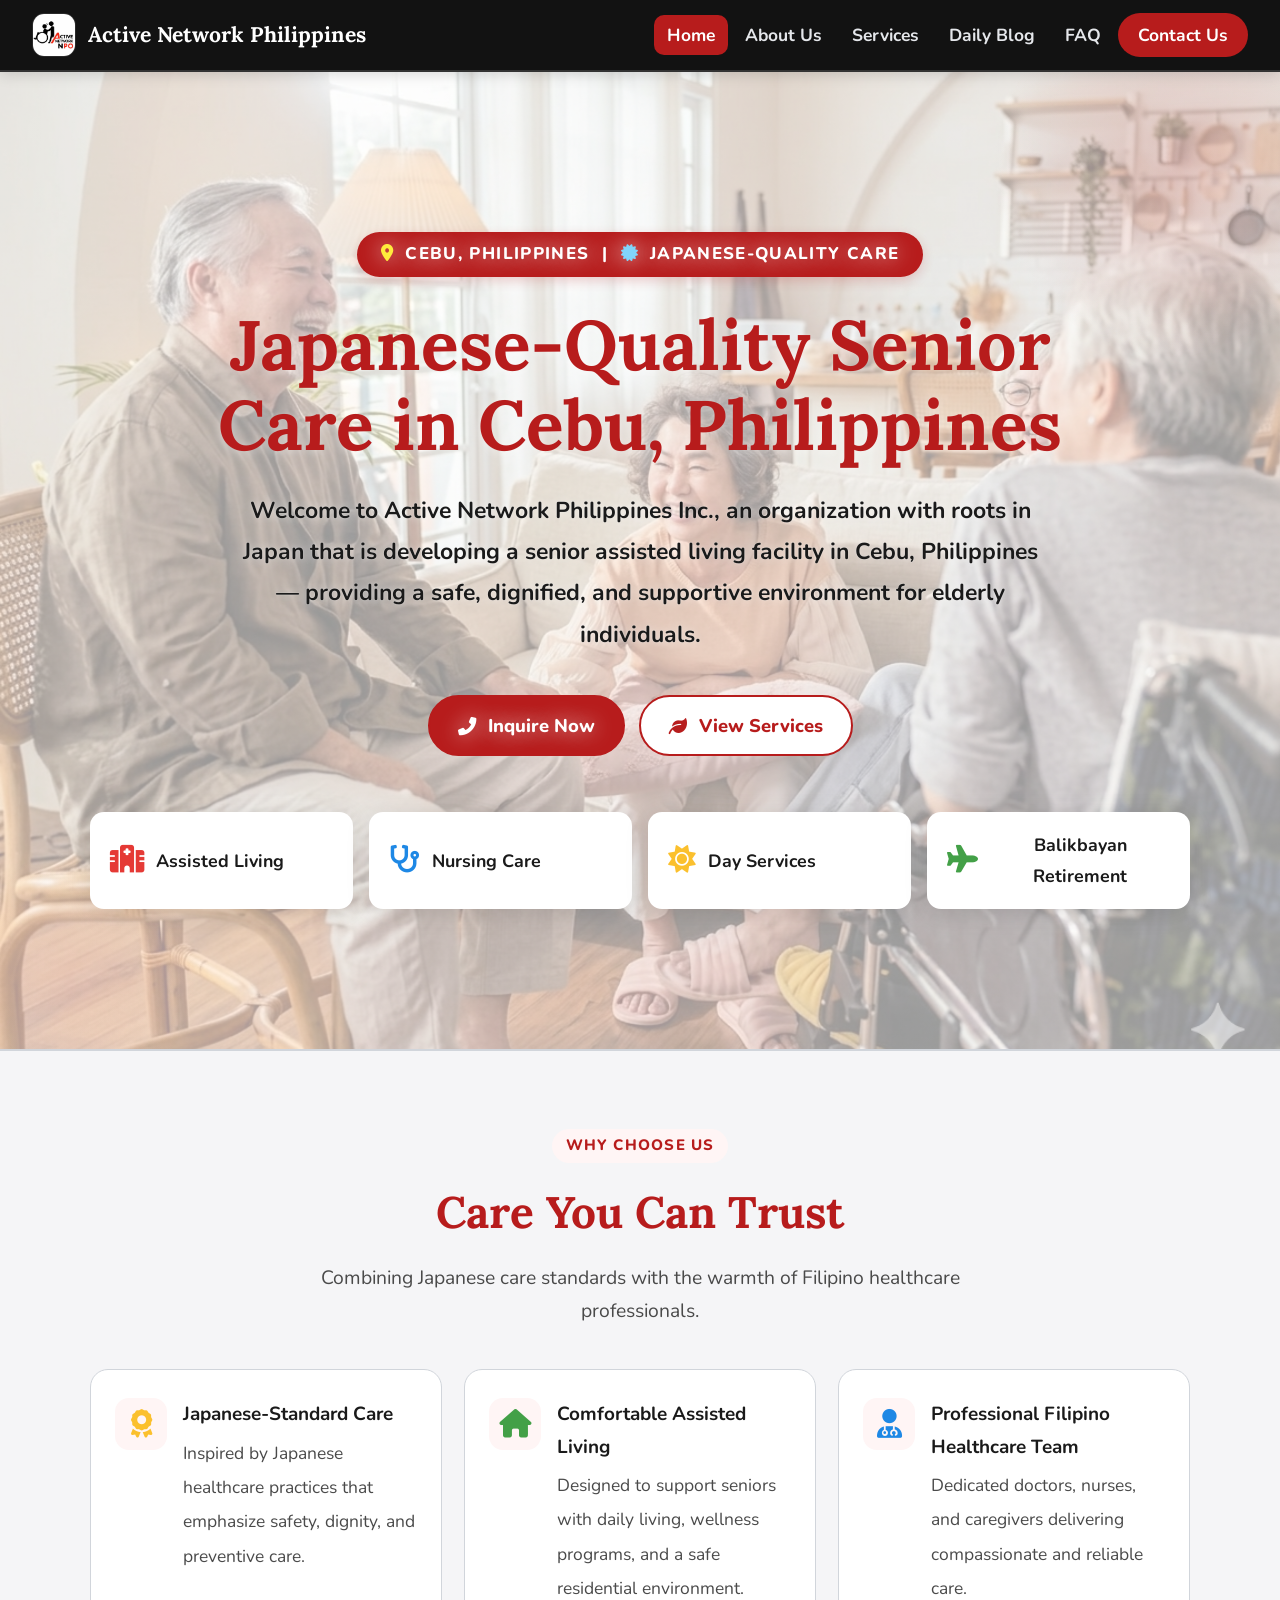
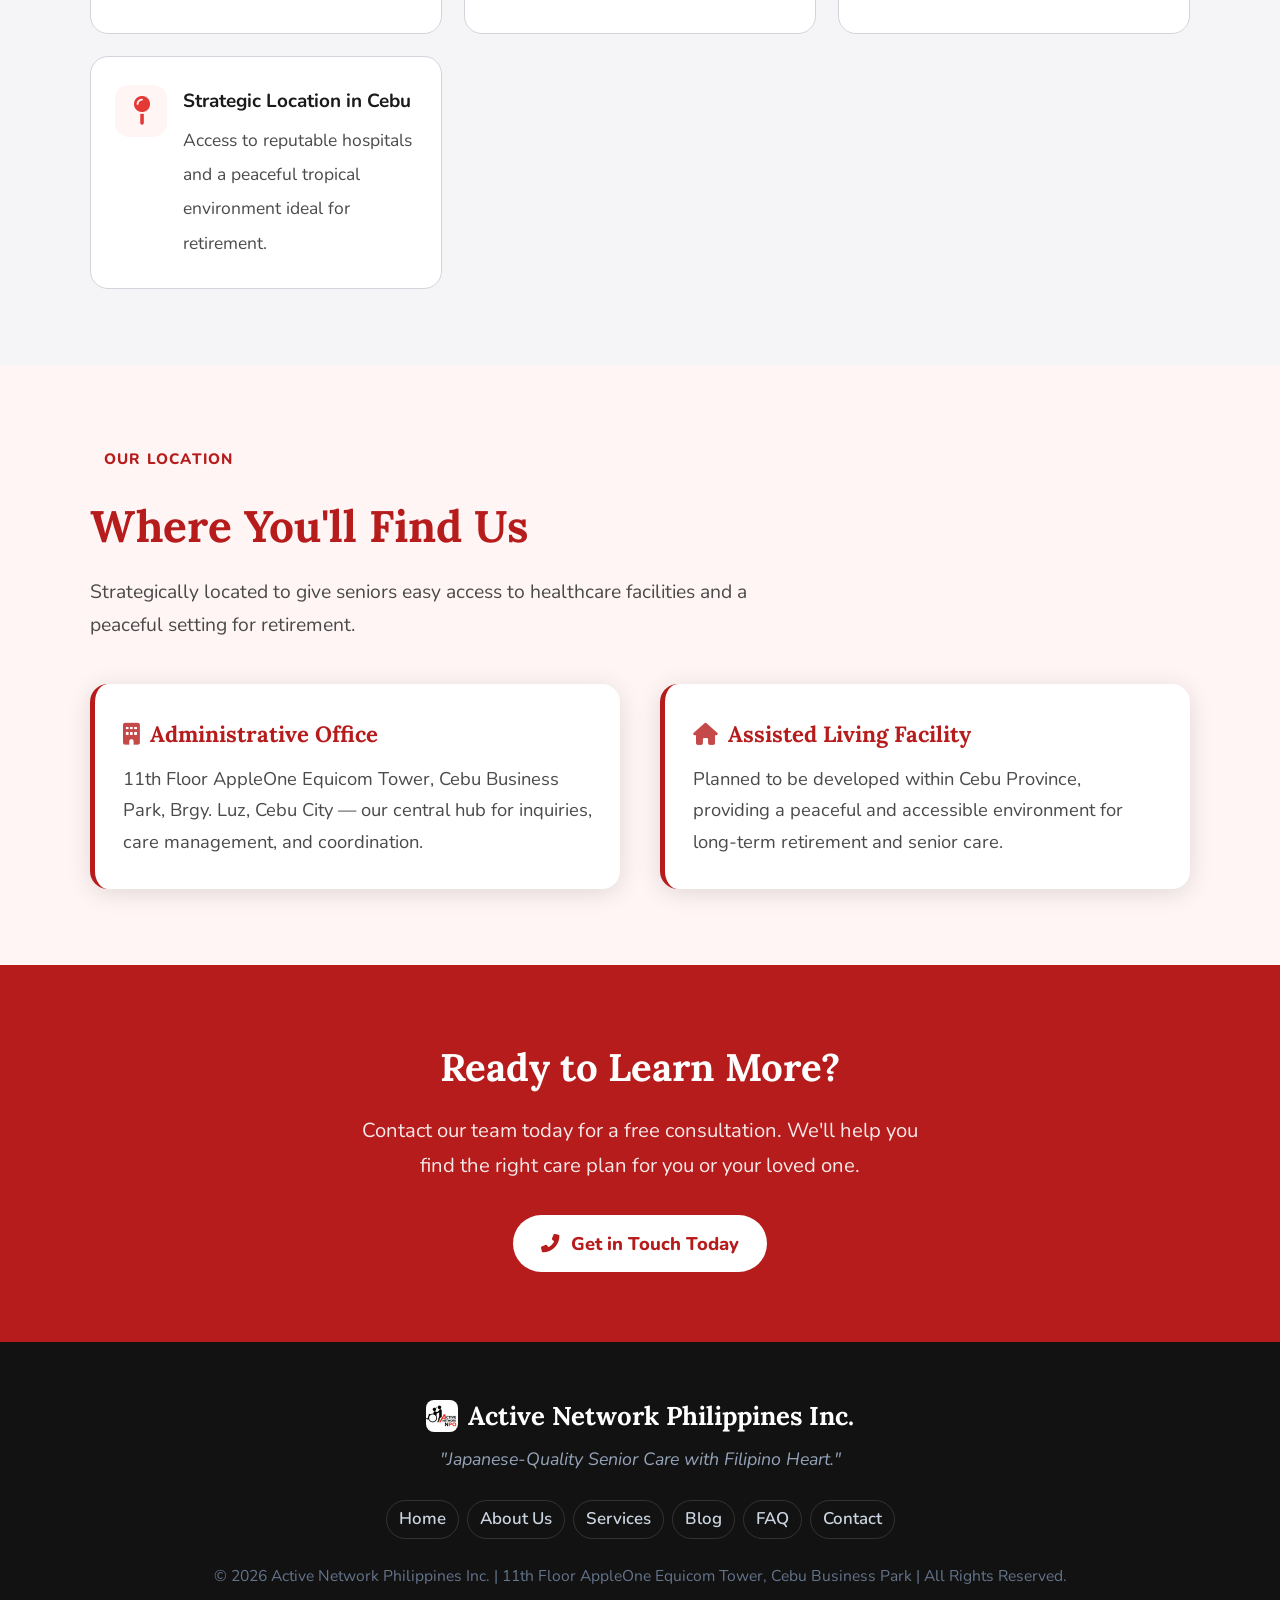
==== index.html @ f81f4f63 "initial commit" ====
<!DOCTYPE html>
<html lang="en">
<head>
<meta charset="UTF-8">
<meta name="viewport" content="width=device-width, initial-scale=1.0">
<title>Active Network Philippines – Home</title>
<link rel="stylesheet" href="CSS/style.css">
<link rel="stylesheet" href="CSS/home.css">
<link rel="stylesheet" href="https://cdnjs.cloudflare.com/ajax/libs/font-awesome/6.0.0/css/all.min.css">
</head>
<body>

<nav id="navbar">
  <a href="index.html" class="nav-logo"><img src="images/logo.jpg" alt="Logo"> Active Network Philippines</a>
  <ul class="nav-links" id="navLinks">
    <li><a href="index.html">Home</a></li>
    <li><a href="HTML/about.html">About Us</a></li>
    <li><a href="HTML/services.html">Services</a></li>
    <li><a href="#">Daily Blog</a></li>
    <li><a href="#">FAQ</a></li>
    <li><a href="#" class="nav-cta">Contact Us</a></li>
  </ul>
  <button class="hamburger" id="hamburger" aria-label="Menu">
    <span></span><span></span><span></span>
  </button>
</nav>

<!-- HERO -->
<section id="hero">
  <div class="hero-slider">
    <div class="slide" style="background-image: url('images/bg1.png');"></div>
    <div class="slide" style="background-image: url('images/bg2.png');"></div>
    <div class="slide" style="background-image: url('images/bg3.jpeg');"></div>
    <div class="slide" style="background-image: url('images/bg4.png');"></div>
  </div>
  <div class="container hero-content">
    <div class="hero-badge"><i class="fas fa-map-marker-alt"></i> Cebu, Philippines &nbsp;|&nbsp; <i class="fas fa-certificate"></i> Japanese-Quality Care</div>
    <h1 class="hero-title">Japanese-Quality Senior Care in Cebu, Philippines</h1>
    <p class="hero-sub">Welcome to Active Network Philippines Inc., an organization with roots in Japan that is developing a senior assisted living facility in Cebu, Philippines — providing a safe, dignified, and supportive environment for elderly individuals.</p>
    <div class="hero-btns">
      <a href="#" class="btn btn-primary"><i class="fas fa-phone-alt"></i> Inquire Now</a>
      <a href="HTML/services.html" class="btn btn-secondary"><i class="fas fa-leaf"></i> View Services</a>
    </div>
    <div class="what-strip">
      <div class="what-chip"><span class="em"><i class="fas fa-hospital"></i></span> Assisted Living</div>
      <div class="what-chip"><span class="em"><i class="fas fa-stethoscope"></i></span> Nursing Care</div>
      <div class="what-chip"><span class="em"><i class="fas fa-sun"></i></span> Day Services</div>
      <div class="what-chip"><span class="em"><i class="fas fa-plane"></i></span> Balikbayan Retirement</div>
    </div>
  </div>
</section>

<!-- WHY CHOOSE US -->
<section class="section why-section">
  <div class="container">
    <div class="section-tag">Why Choose Us</div>
    <h2 class="section-title">Care You Can Trust</h2>
    <p class="section-body">Combining Japanese care standards with the warmth of Filipino healthcare professionals.</p>
    <div class="why-grid">
      <div class="why-card">
        <div class="ic"><i class="fas fa-award"></i></div>
        <div>
          <strong>Japanese-Standard Care</strong>
          <span>Inspired by Japanese healthcare practices that emphasize safety, dignity, and preventive care.</span>
        </div>
      </div>
      <div class="why-card">
        <div class="ic"><i class="fas fa-home"></i></div>
        <div>
          <strong>Comfortable Assisted Living</strong>
          <span>Designed to support seniors with daily living, wellness programs, and a safe residential environment.</span>
        </div>
      </div>
      <div class="why-card">
        <div class="ic"><i class="fas fa-user-md"></i></div>
        <div>
          <strong>Professional Filipino Healthcare Team</strong>
          <span>Dedicated doctors, nurses, and caregivers delivering compassionate and reliable care.</span>
        </div>
      </div>
      <div class="why-card">
        <div class="ic"><i class="fas fa-map-pin"></i></div>
        <div>
          <strong>Strategic Location in Cebu</strong>
          <span>Access to reputable hospitals and a peaceful tropical environment ideal for retirement.</span>
        </div>
      </div>
    </div>
  </div>
</section>

<!-- LOCATION -->
<section class="section location-section">
  <div class="container">
    <div class="section-tag">Our Location</div>
    <h2 class="section-title">Where You'll Find Us</h2>
    <p class="section-body">Strategically located to give seniors easy access to healthcare facilities and a peaceful setting for retirement.</p>
    <div class="location-grid">
      <div class="location-card">
        <h3><i class="fas fa-building"></i> Administrative Office</h3>
        <p>11th Floor AppleOne Equicom Tower, Cebu Business Park, Brgy. Luz, Cebu City — our central hub for inquiries, care management, and coordination.</p>
      </div>
      <div class="location-card">
        <h3><i class="fas fa-home"></i> Assisted Living Facility</h3>
        <p>Planned to be developed within Cebu Province, providing a peaceful and accessible environment for long-term retirement and senior care.</p>
      </div>
    </div>
  </div>
</section>

<!-- CTA -->
<section class="cta-section">
  <div class="container">
    <h2>Ready to Learn More?</h2>
    <p>Contact our team today for a free consultation. We'll help you find the right care plan for you or your loved one.</p>
    <a href="#" class="btn btn-white"><i class="fas fa-phone-alt"></i> Get in Touch Today</a>
  </div>
</section>

<footer>
  <div class="footer-logo"><img src="images/logo.jpg" alt="Logo"> Active Network Philippines Inc.</div>
  <div class="footer-tagline">"Japanese-Quality Senior Care with Filipino Heart."</div>
  <nav class="footer-links">
    <a href="index.html">Home</a>
    <a href="HTML/about.html">About Us</a>
    <a href="HTML/services.html">Services</a>
    <a href="#">Blog</a>
    <a href="#">FAQ</a>
    <a href="#">Contact</a>
  </nav>
  <div class="footer-copy">© 2026 Active Network Philippines Inc. | 11th Floor AppleOne Equicom Tower, Cebu Business Park | All Rights Reserved.</div>
</footer>

<script src="JS/nav.js"></script>
</body>
</html>
---- CSS/style.css ----
@import url('https://fonts.googleapis.com/css2?family=Lora:ital,wght@0,400;0,600;0,700;1,400&family=Nunito:wght@400;600;700;800&display=swap');

:root {
  --primary:    #b71c1c; /* Slightly deeper Red for better contrast */
  --primary-lt: #d32f2f; 
  --primary-bg: #fff5f5; 
  --black:      #121212; /* Deeper Black */
  --text:       #1a1a1a; /* Almost Black for maximum readability */
  --muted:      #4a4a4a; /* Darker muted text */
  --bg-main:    #f5f5f7; /* Slightly more tinted off-white/gray */
  --white:      #ffffff;
  --card-bg:    #ffffff;
  --border:     #d1d5db; /* Darker borders for better definition */
  --radius:     18px;
  --shadow:     0 4px 24px rgba(0,0,0,0.12);
  
  /* Aliases for compatibility */
  --green:    var(--primary);
  --green-lt: var(--primary-lt);
  --green-bg: var(--primary-bg);
}

*, *::before, *::after { box-sizing: border-box; margin: 0; padding: 0; }
html { scroll-behavior: smooth; font-size: 115%; } /* Scales up all rem values globally */
body {
  font-family: 'Nunito', sans-serif;
  font-size: 1.1rem; /* Base text size is now larger */
  line-height: 1.7;
  color: var(--text);
  background: var(--bg-main);
  -webkit-font-smoothing: antialiased;
  -moz-osx-font-smoothing: grayscale;
}

/* ─── NAV ─── */
#navbar {
  position: sticky; top: 0; z-index: 100;
  background: var(--black);
  border-bottom: 2px solid #333;
  padding: 0 32px;
  display: flex; align-items: center; justify-content: space-between;
  height: 72px;
  box-shadow: 0 2px 14px rgba(0,0,0,.15);
}
.nav-logo {
  display: flex; align-items: center; gap: 12px;
  font-family: 'Lora', serif;
  font-weight: 700; font-size: 1.15rem;
  color: var(--white); text-decoration: none;
}
.nav-logo img {
  width: 44px; height: 44px;
  border-radius: 12px;
  object-fit: cover;
  border: 1px solid rgba(255,255,255,.1);
}
.nav-links { display: flex; gap: 4px; list-style: none; }
.nav-links a {
  text-decoration: none; color: #e5e7eb;
  font-weight: 700; font-size: .95rem;
  padding: 8px 13px; border-radius: 10px;
  transition: background .2s, color .2s;
}
.nav-links a:hover,
.nav-links a.active { background: var(--primary); color: var(--white); }
.nav-cta {
  background: var(--primary) !important;
  color: var(--white) !important;
  padding: 10px 20px !important;
  border-radius: 30px !important;
}
.nav-cta:hover,
.nav-cta.active { background: var(--primary-lt) !important; }

.hamburger { display: none; flex-direction: column; gap: 5px; cursor: pointer; background: none; border: none; padding: 6px; }
.hamburger span { display: block; width: 28px; height: 3px; background: var(--white); border-radius: 3px; }

/* ─── PAGE BANNER ─── */
.page-banner {
  background: var(--white);
  padding: 64px 32px 58px; text-align: center;
  border-bottom: 1px solid var(--border);
}
.page-banner h1 {
  font-family: 'Lora', serif;
  font-size: clamp(1.8rem, 4vw, 2.8rem);
  font-weight: 700; color: var(--primary);
  max-width: 720px; margin: 12px auto 14px; line-height: 1.25;
}
.page-banner p {
  font-size: 1.08rem; color: var(--muted);
  max-width: 600px; margin: 0 auto;
}

/* ─── SHARED ─── */
.section { padding: 76px 32px; }
.container { max-width: 1100px; margin: 0 auto; }
.section-tag {
  display: inline-block;
  background: var(--primary-bg); color: var(--primary);
  font-weight: 800; font-size: .82rem;
  letter-spacing: .08em; text-transform: uppercase;
  padding: 4px 14px; border-radius: 20px; margin-bottom: 12px;
}
.section-title {
  font-family: 'Lora', serif;
  font-size: clamp(1.6rem, 3.5vw, 2.4rem);
  font-weight: 700; color: var(--primary); margin-bottom: 12px;
}
.section-body { font-size: 1.05rem; color: var(--muted); max-width: 680px; }

.btn {
  display: inline-flex; align-items: center; gap: 8px;
  padding: 13px 28px; border-radius: 40px;
  font-family: 'Nunito', sans-serif; font-weight: 800; font-size: 1rem;
  cursor: pointer; text-decoration: none; border: none;
  transition: transform .15s, box-shadow .15s;
}
.btn:hover { transform: translateY(-2px); box-shadow: 0 6px 20px rgba(0,0,0,.13); }
.btn-primary { background: var(--primary); color: var(--white); border: 2px solid var(--primary); }
.btn-primary:hover { background: var(--white); color: var(--primary); }
.btn-secondary { background: var(--white); color: var(--primary); border: 2px solid var(--primary); }
.btn-secondary:hover { background: var(--primary); color: var(--white); }

/* ─── FOOTER ─── */
footer {
  background: var(--black); color: #cbd5e1;
  padding: 52px 32px 32px; text-align: center;
}
.footer-logo {
  display: flex; align-items: center; justify-content: center; gap: 10px;
  font-family: 'Lora', serif; font-size: 1.4rem;
  font-weight: 700; color: var(--white); margin-bottom: 6px;
}
.footer-logo img {
  width: 32px; height: 32px; border-radius: 8px; object-fit: cover;
}
.footer-tagline { font-size: .97rem; color: #94a3b8; font-style: italic; margin-bottom: 26px; }
.footer-links { display: flex; flex-wrap: wrap; gap: 8px; justify-content: center; margin-bottom: 24px; }
.footer-links a {
  color: #cbd5e1; text-decoration: none; font-weight: 600; font-size: .92rem;
  padding: 4px 12px; border-radius: 20px; border: 1px solid #333;
  transition: background .2s, border-color .2s;
}
.footer-links a:hover { background: var(--primary); border-color: var(--primary); color: var(--white); }
.footer-copy { font-size: .85rem; color: #64748b; }

/* ─── MOBILE ─── */
@media (max-width: 860px) {
  html { font-size: 105%; } /* Slightly smaller scale for mobile, but still bigger than before */
  body { font-size: 1.05rem; }
  #navbar { padding: 0 20px; }
  .nav-links {
    display: none; flex-direction: column;
    position: absolute; top: 72px; left: 0; right: 0;
    background: var(--black); border-top: 1px solid #333;
    padding: 14px 20px; gap: 4px;
    box-shadow: 0 8px 24px rgba(0,0,0,.2);
  }
  .nav-links.open { display: flex; }
  .hamburger { display: flex; }
  .section { padding: 52px 20px; }
  .page-banner { padding: 48px 20px 44px; }
}
---- CSS/home.css ----
/* HERO */
  #hero {
    position: relative; overflow: hidden;
    padding: 160px 32px 140px; /* Increased height to show more image */
    text-align: center;
    border-bottom: 2px solid var(--border);
  }

  /* Background Slideshow */
  .hero-slider {
    position: absolute; top: 0; left: 0;
    width: 100%; height: 100%; z-index: -1;
    background: #eee; /* Fallback color */
  }
  .hero-slider::after {
    content: ''; position: absolute; top: 0; left: 0;
    width: 100%; height: 100%;
    background: linear-gradient(0deg, rgba(255,255,255,0.60), rgba(255,255,255,0.60)); /* Reduced opacity for more visibility */
    z-index: 1;
  }
  .slide {
    position: absolute; top: 0; left: 0;
    width: 100%; height: 100%;
    background-size: cover; background-position: center top 10%; /* Shifted content down to show faces */
    opacity: 0; z-index: 0;
    animation: heroSlideshow 20s linear infinite;
  }
  .slide:nth-child(1) { animation-delay: 0s; opacity: 1; z-index: 1; } /* Show first slide immediately */
  .slide:nth-child(2) { animation-delay: 5s; }
  .slide:nth-child(3) { animation-delay: 10s; }
  .slide:nth-child(4) { animation-delay: 15s; }

  @keyframes heroSlideshow {
    0% { opacity: 0; transform: scale(1.05); }
    5% { opacity: 1; }
    25% { opacity: 1; }
    30% { opacity: 0; transform: scale(1); }
    100% { opacity: 0; }
  }

  .hero-content { 
    position: relative; z-index: 2; 
    text-shadow: 0 0 20px rgba(255,255,255,0.8); /* Added shadow for text contrast against visible background */
  }

  #hero::before {
    content: '';
    position: absolute; top: -90px; right: -90px;
    width: 380px; height: 380px; border-radius: 50%;
    background: radial-gradient(circle, rgba(183,28,28,0.15) 0%, transparent 70%);
    pointer-events: none; z-index: 0;
  }
  #hero::after {
    content: '';
    position: absolute; bottom: -60px; left: -60px;
    width: 260px; height: 260px; border-radius: 50%;
    background: radial-gradient(circle, rgba(183,28,28,0.08) 0%, transparent 70%);
    pointer-events: none; z-index: 0;
  }
  .hero-badge {
    display: inline-block;
    background: var(--primary); color: var(--white);
    font-weight: 800; font-size: .92rem; letter-spacing: .08em;
    padding: 8px 24px; border-radius: 30px;
    margin-bottom: 28px; text-transform: uppercase;
    box-shadow: 0 4px 12px rgba(183,28,28,0.2);
  }
  .hero-badge i { margin-right: 4px; }
  .hero-badge i.fa-map-marker-alt { color: #ffeb3b; } /* Yellow for visibility on red */
  .hero-badge i.fa-certificate { color: #81d4fa; } /* Light blue */

  .hero-title {
    font-family: 'Lora', serif;
    font-size: clamp(2.2rem, 6vw, 3.8rem);
    font-weight: 800; color: var(--primary); /* Restored to Red */
    line-height: 1.15; margin-bottom: 24px;
    max-width: 900px; margin-left: auto; margin-right: auto;
    text-shadow: 0 2px 10px rgba(255, 255, 255, 0.4);
  }
  .hero-sub {
    font-size: 1.25rem; color: #1a1a1a; /* Explicit dark color */
    font-weight: 700;
    max-width: 800px; margin: 0 auto 40px;
    line-height: 1.8;
    text-shadow: 0 0 1px rgba(255,255,255,1), 0 0 10px rgba(255,255,255,0.5);
  }
  .hero-btns { display: flex; flex-wrap: wrap; gap: 14px; justify-content: center; margin-bottom: 56px; }

  /* What We Do strip */
  .what-strip {
    display: grid;
    grid-template-columns: repeat(auto-fill, minmax(220px, 1fr));
    gap: 16px; margin-top: 0;
  }
  .what-chip {
    background: var(--white); border-radius: 14px;
    padding: 18px 20px;
    display: flex; align-items: center; gap: 12px;
    box-shadow: var(--shadow); font-weight: 700; font-size: .97rem;
    color: var(--text);
  }
  .what-chip .em { font-size: 1.5rem; }
  .what-chip .fa-hospital { color: #e53935; } /* Red */
  .what-chip .fa-stethoscope { color: #1e88e5; } /* Blue */
  .what-chip .fa-sun { color: #fbc02d; } /* Yellow */
  .what-chip .fa-plane { color: #43a047; } /* Green */

  /* Why choose */
  .why-section { background: var(--bg-main); text-align: center; }
  .why-section .section-body { margin-left: auto; margin-right: auto; }
  
  .why-grid {
    display: grid;
    grid-template-columns: repeat(auto-fit, minmax(270px, 1fr));
    gap: 22px; margin-top: 42px;
    justify-content: center;
  }
  .why-card {
    background: var(--card-bg); border: 1.5px solid var(--border);
    border-radius: var(--radius); padding: 28px 24px;
    display: flex; align-items: flex-start; gap: 16px;
    text-align: left;
    height: 100%;
    transition: background .3s, box-shadow .3s, transform .3s, border-color .3s;
  }
  .why-card:hover { 
    background: var(--primary); 
    border-color: var(--primary);
    box-shadow: 0 12px 30px rgba(183,28,28,0.3); 
    transform: translateY(-5px); 
  }
  .why-card:hover strong, 
  .why-card:hover span { color: var(--white); }
  .why-card:hover .ic { background: rgba(255,255,255,0.2); }
  .why-card:hover .ic i { color: var(--white); }

  .why-card .ic {
    width: 52px; height: 52px; min-width: 52px;
    background: var(--green-bg); border-radius: 14px;
    display: flex; align-items: center; justify-content: center;
    font-size: 1.55rem;
    transition: background .3s;
  }
  .why-card .ic i { color: var(--primary); }
  .why-card .ic .fa-award { color: #fbc02d; } /* Gold/Yellow */
  .why-card .ic .fa-home { color: #43a047; } /* Green */
  .why-card .ic .fa-user-md { color: #1e88e5; } /* Blue */
  .why-card .ic .fa-map-pin { color: #e53935; } /* Red */

  .why-card strong { display: block; font-size: 1.03rem; color: var(--text); margin-bottom: 5px; }
  .why-card span { font-size: .95rem; color: var(--muted); }

  /* Location */
  .location-section { background: var(--green-bg); }
  .location-grid {
    display: grid; grid-template-columns: 1fr 1fr; gap: 40px;
    align-items: center; margin-top: 42px;
  }
  .location-card {
    background: var(--white); border-radius: var(--radius);
    padding: 32px 28px; box-shadow: var(--shadow);
    border-left: 5px solid var(--green);
  }
  .location-card h3 {
    font-family: 'Lora', serif; font-size: 1.2rem;
    font-weight: 700; color: var(--green); margin-bottom: 10px;
    display: flex; align-items: center; gap: 10px;
  }
  .location-card h3 i { color: var(--primary); opacity: 0.8; }
  .location-card p { font-size: 1rem; color: var(--muted); }

  /* CTA */
  .cta-section {
    background: var(--green); padding: 70px 32px;
    text-align: center; color: var(--white);
  }
  .cta-section h2 { font-family: 'Lora', serif; font-size: clamp(1.6rem, 3vw, 2.4rem); margin-bottom: 14px; }
  .cta-section p { font-size: 1.1rem; opacity: .9; margin-bottom: 32px; max-width: 560px; margin-left: auto; margin-right: auto; }
  .btn i { margin-right: 4px; }
  .btn-white { background: var(--white) !important; color: var(--primary) !important; }
  .btn-white:hover { background: var(--primary-bg) !important; }

  @media (max-width: 860px) {
    .location-grid { grid-template-columns: 1fr; }
  }
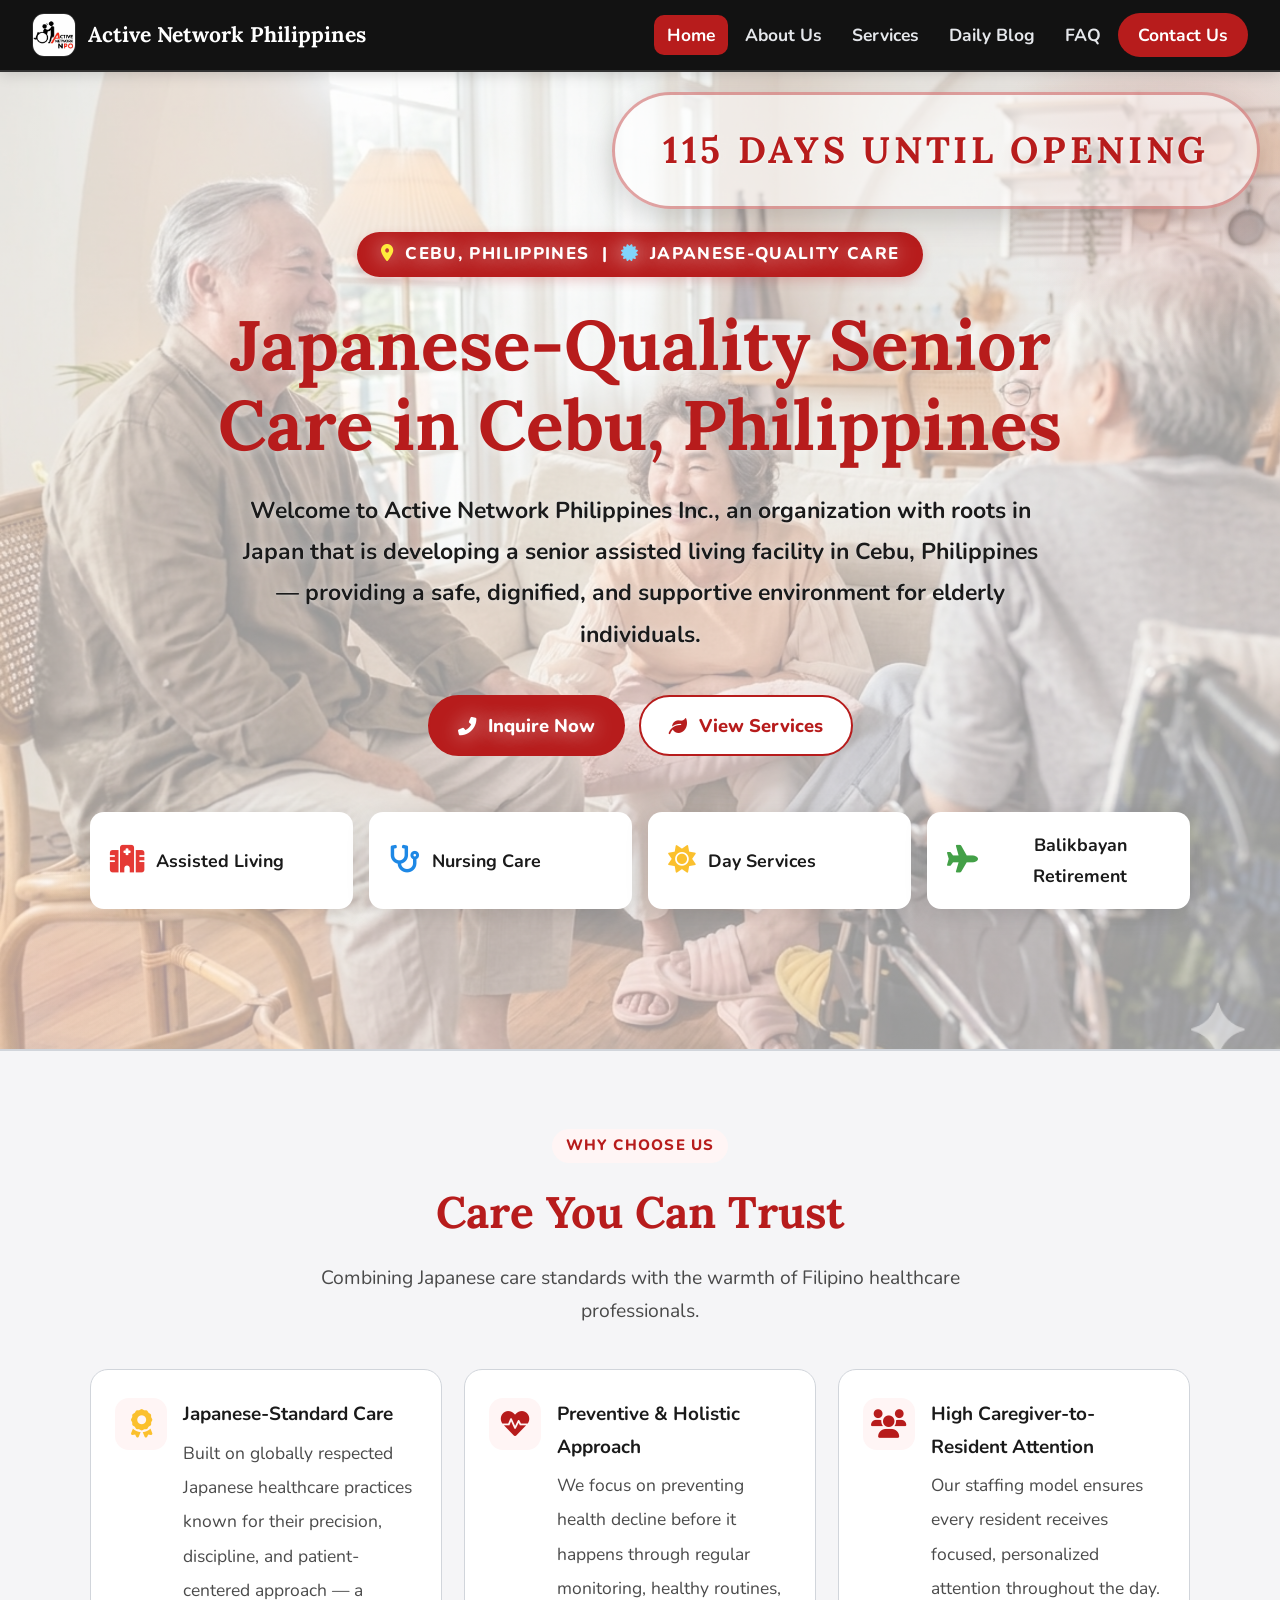
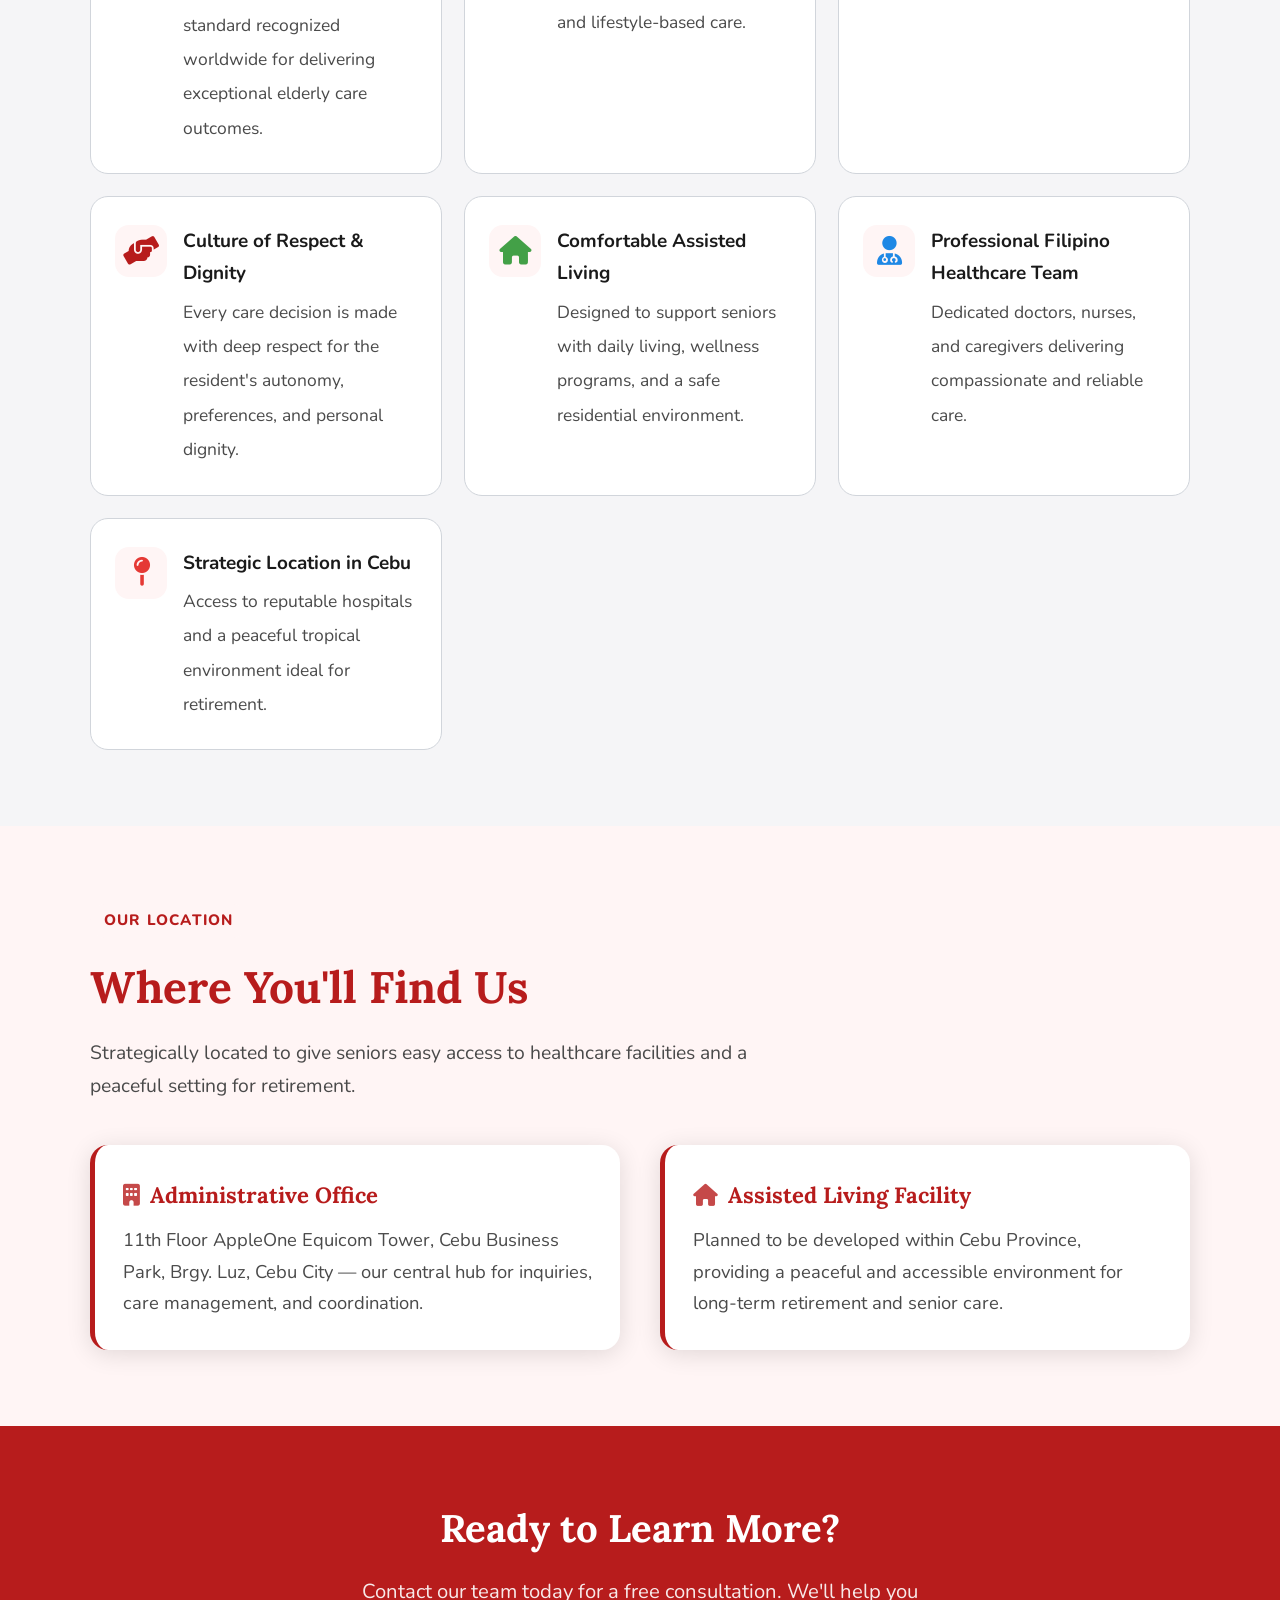
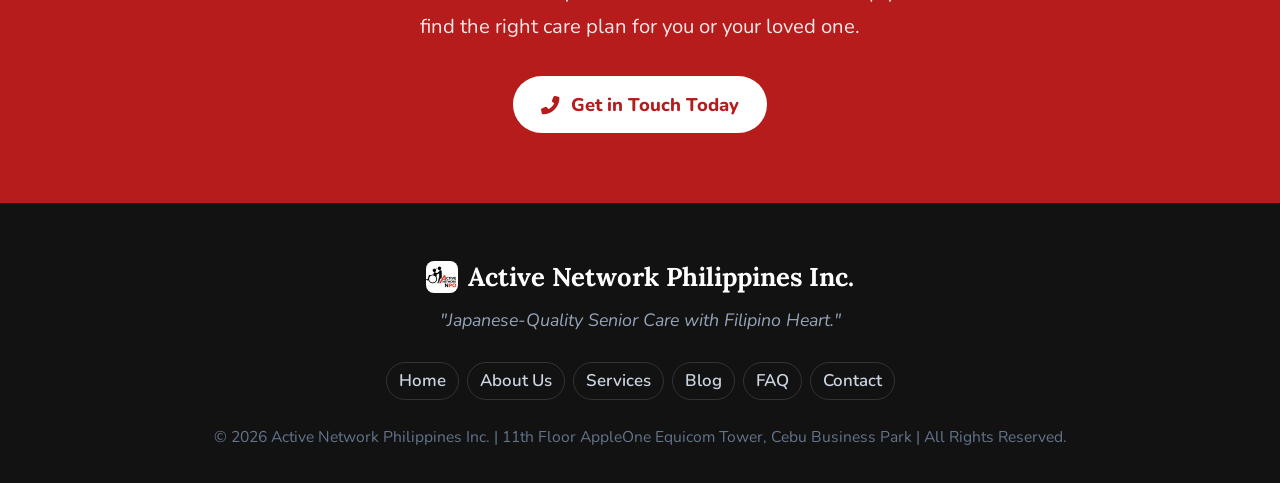
==== commit dd19a12e: "Add countdown timer and improve care descriptions Added a floating countdown timer and enhanced care" ====
--- a/index.html
+++ b/index.html
@@ -16,9 +16,9 @@
     <li><a href="index.html">Home</a></li>
     <li><a href="HTML/about.html">About Us</a></li>
     <li><a href="HTML/services.html">Services</a></li>
-    <li><a href="#">Daily Blog</a></li>
-    <li><a href="#">FAQ</a></li>
-    <li><a href="#" class="nav-cta">Contact Us</a></li>
+    <li><a href="HTML/blog.html">Daily Blog</a></li>
+    <li><a href="HTML/faq.html">FAQ</a></li>
+    <li><a href="HTML/contact.html" class="nav-cta">Contact Us</a></li>
   </ul>
   <button class="hamburger" id="hamburger" aria-label="Menu">
     <span></span><span></span><span></span>
@@ -33,14 +33,21 @@
     <div class="slide" style="background-image: url('images/bg3.jpeg');"></div>
     <div class="slide" style="background-image: url('images/bg4.png');"></div>
   </div>
+
+  <!-- FLOATING COUNTDOWN TIMER -->
+  <div class="countdown-container">
+    <div id="countdown" class="countdown-text">--- days until opening</div>
+  </div>
+
   <div class="container hero-content">
     <div class="hero-badge"><i class="fas fa-map-marker-alt"></i> Cebu, Philippines &nbsp;|&nbsp; <i class="fas fa-certificate"></i> Japanese-Quality Care</div>
     <h1 class="hero-title">Japanese-Quality Senior Care in Cebu, Philippines</h1>
     <p class="hero-sub">Welcome to Active Network Philippines Inc., an organization with roots in Japan that is developing a senior assisted living facility in Cebu, Philippines — providing a safe, dignified, and supportive environment for elderly individuals.</p>
     <div class="hero-btns">
-      <a href="#" class="btn btn-primary"><i class="fas fa-phone-alt"></i> Inquire Now</a>
+      <a href="HTML/contact.html" class="btn btn-primary"><i class="fas fa-phone-alt"></i> Inquire Now</a>
       <a href="HTML/services.html" class="btn btn-secondary"><i class="fas fa-leaf"></i> View Services</a>
     </div>
+
     <div class="what-strip">
       <div class="what-chip"><span class="em"><i class="fas fa-hospital"></i></span> Assisted Living</div>
       <div class="what-chip"><span class="em"><i class="fas fa-stethoscope"></i></span> Nursing Care</div>
@@ -61,7 +68,28 @@
         <div class="ic"><i class="fas fa-award"></i></div>
         <div>
           <strong>Japanese-Standard Care</strong>
-          <span>Inspired by Japanese healthcare practices that emphasize safety, dignity, and preventive care.</span>
+          <span>Built on globally respected Japanese healthcare practices known for their precision, discipline, and patient-centered approach — a standard recognized worldwide for delivering exceptional elderly care outcomes.</span>
+        </div>
+      </div>
+      <div class="why-card">
+        <div class="ic"><i class="fas fa-heartbeat"></i></div>
+        <div>
+          <strong>Preventive & Holistic Approach</strong>
+          <span>We focus on preventing health decline before it happens through regular monitoring, healthy routines, and lifestyle-based care.</span>
+        </div>
+      </div>
+      <div class="why-card">
+        <div class="ic"><i class="fas fa-users"></i></div>
+        <div>
+          <strong>High Caregiver-to-Resident Attention</strong>
+          <span>Our staffing model ensures every resident receives focused, personalized attention throughout the day.</span>
+        </div>
+      </div>
+      <div class="why-card">
+        <div class="ic"><i class="fas fa-hands-helping"></i></div>
+        <div>
+          <strong>Culture of Respect & Dignity</strong>
+          <span>Every care decision is made with deep respect for the resident's autonomy, preferences, and personal dignity.</span>
         </div>
       </div>
       <div class="why-card">
@@ -113,7 +141,7 @@
   <div class="container">
     <h2>Ready to Learn More?</h2>
     <p>Contact our team today for a free consultation. We'll help you find the right care plan for you or your loved one.</p>
-    <a href="#" class="btn btn-white"><i class="fas fa-phone-alt"></i> Get in Touch Today</a>
+    <a href="HTML/contact.html" class="btn btn-white"><i class="fas fa-phone-alt"></i> Get in Touch Today</a>
   </div>
 </section>
 
@@ -124,13 +152,14 @@
     <a href="index.html">Home</a>
     <a href="HTML/about.html">About Us</a>
     <a href="HTML/services.html">Services</a>
-    <a href="#">Blog</a>
-    <a href="#">FAQ</a>
-    <a href="#">Contact</a>
+    <a href="HTML/blog.html">Blog</a>
+    <a href="HTML/faq.html">FAQ</a>
+    <a href="HTML/contact.html">Contact</a>
   </nav>
   <div class="footer-copy">© 2026 Active Network Philippines Inc. | 11th Floor AppleOne Equicom Tower, Cebu Business Park | All Rights Reserved.</div>
 </footer>
 
 <script src="JS/nav.js"></script>
+<script src="JS/home.js"></script>
 </body>
 </html>
--- a/CSS/home.css
+++ b/CSS/home.css
@@ -85,6 +85,42 @@
     text-shadow: 0 0 1px rgba(255,255,255,1), 0 0 10px rgba(255,255,255,0.5);
   }
   .hero-btns { display: flex; flex-wrap: wrap; gap: 14px; justify-content: center; margin-bottom: 56px; }
+
+  /* Countdown Timer */
+  .countdown-container {
+    position: absolute; top: 20px; right: 20px; z-index: 10;
+    animation: fadeInRight 1s ease-out forwards;
+  }
+  .countdown-text {
+    font-family: 'Lora', serif;
+    font-size: 2rem;
+    font-weight: 900;
+    color: var(--primary);
+    background: rgba(255, 255, 255, 0.5);
+    display: inline-block;
+    padding: 24px 48px;
+    border-radius: 60px;
+    box-shadow: 0 10px 30px rgba(0, 0, 0, 0.15);
+    border: 3px solid rgba(183, 28, 28, 0.4);
+    text-transform: uppercase;
+    letter-spacing: 0.1em;
+    backdrop-filter: blur(12px);
+    -webkit-backdrop-filter: blur(12px);
+    text-shadow: 0 1px 3px rgba(255, 255, 255, 0.9);
+    animation: floating 4s ease-in-out infinite;
+    animation-delay: 1s; /* Start floating after the fade-in finishes */
+  }
+
+  @keyframes fadeInRight {
+    from { opacity: 0; transform: translateX(50px); }
+    to { opacity: 1; transform: translateX(0); }
+  }
+
+  @keyframes floating {
+    0% { transform: translateY(0px); }
+    50% { transform: translateY(-15px); }
+    100% { transform: translateY(0px); }
+  }
 
   /* What We Do strip */
   .what-strip {
@@ -181,5 +217,19 @@
   .btn-white:hover { background: var(--primary-bg) !important; }
 
   @media (max-width: 860px) {
+    #hero { padding: 100px 20px 80px; } /* Reduced padding for mobile to "zoom out" the view */
+    .hero-title { margin-bottom: 18px; }
+    .hero-sub { font-size: 1.1rem; margin-bottom: 32px; }
+    .hero-btns { margin-bottom: 40px; }
+    .what-strip { grid-template-columns: repeat(2, 1fr); gap: 12px; } /* 2 columns for better fit */
+    .what-chip { padding: 14px 12px; font-size: .88rem; gap: 8px; }
+    .what-chip .em { font-size: 1.25rem; }
+    
     .location-grid { grid-template-columns: 1fr; }
-  }+    
+    .countdown-container {
+      position: relative; top: 0; right: 0;
+      margin-top: 20px;
+      text-align: center;
+    }
+  }
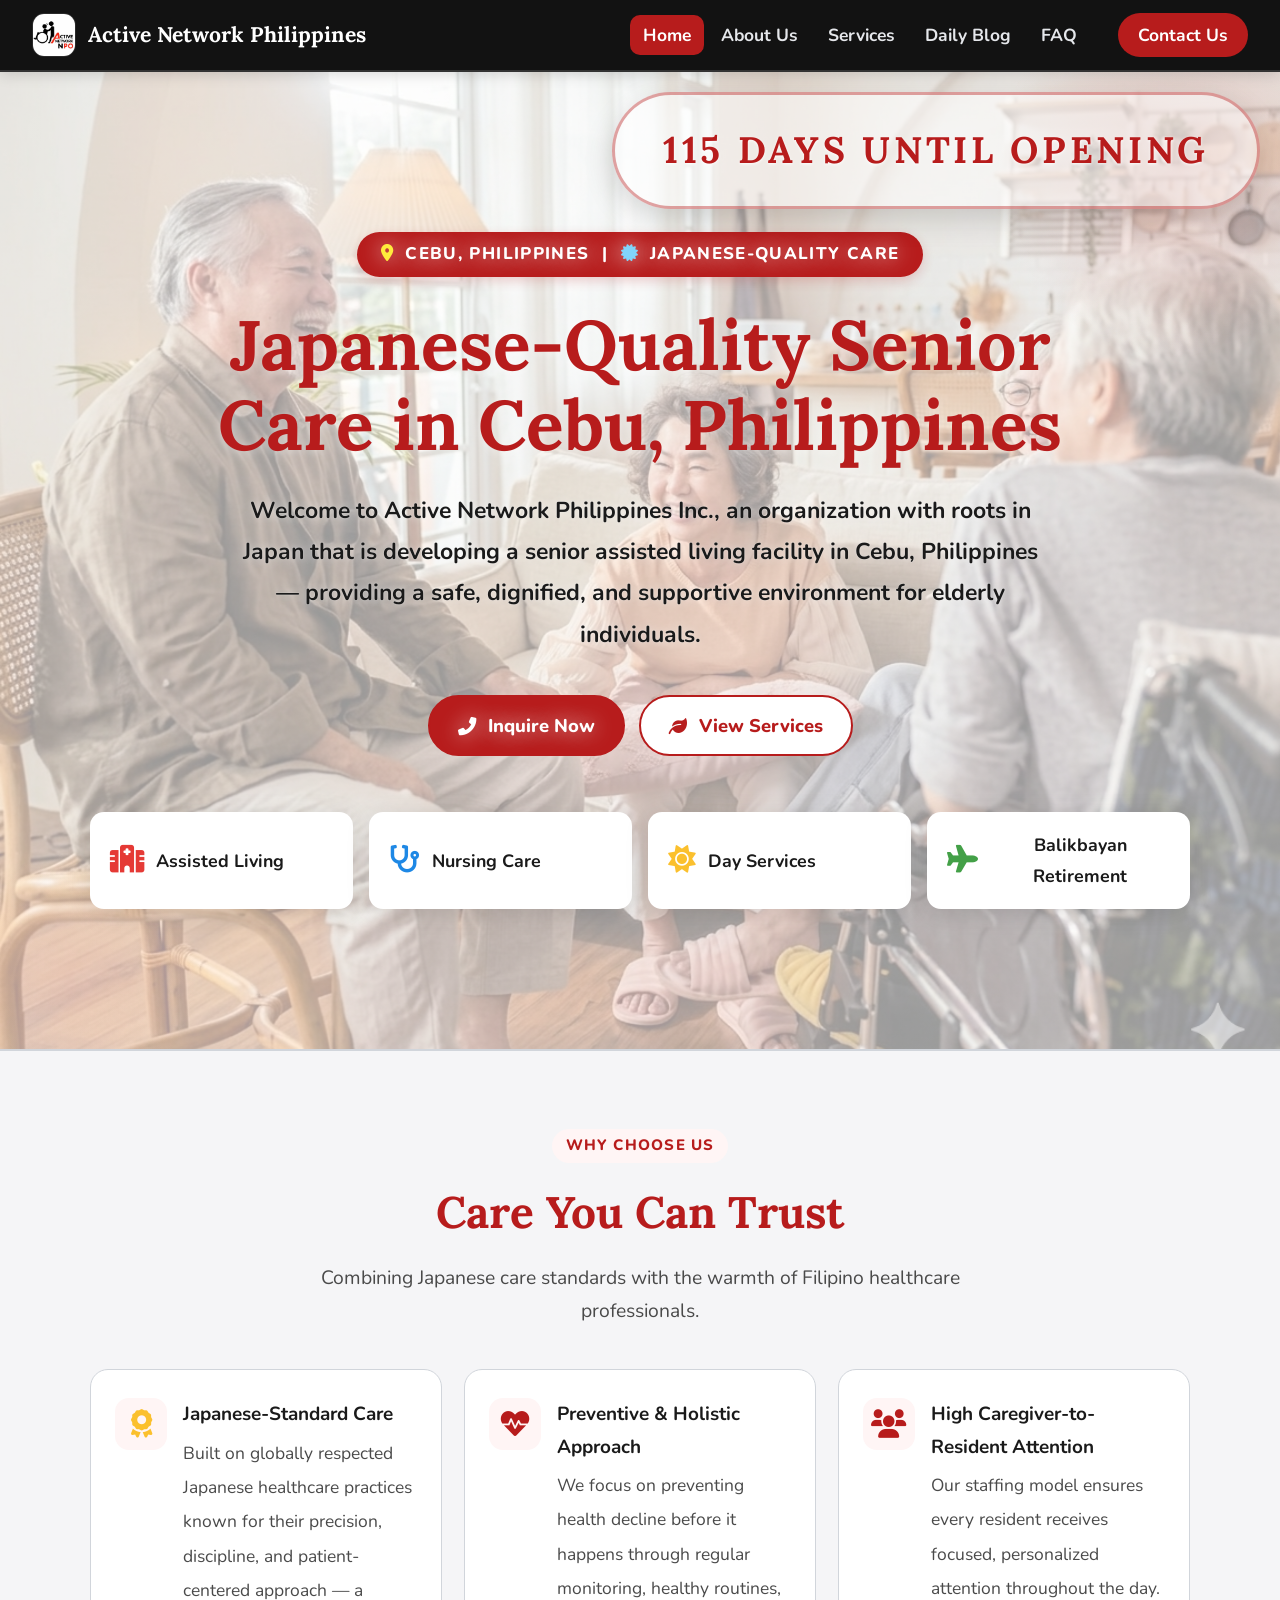
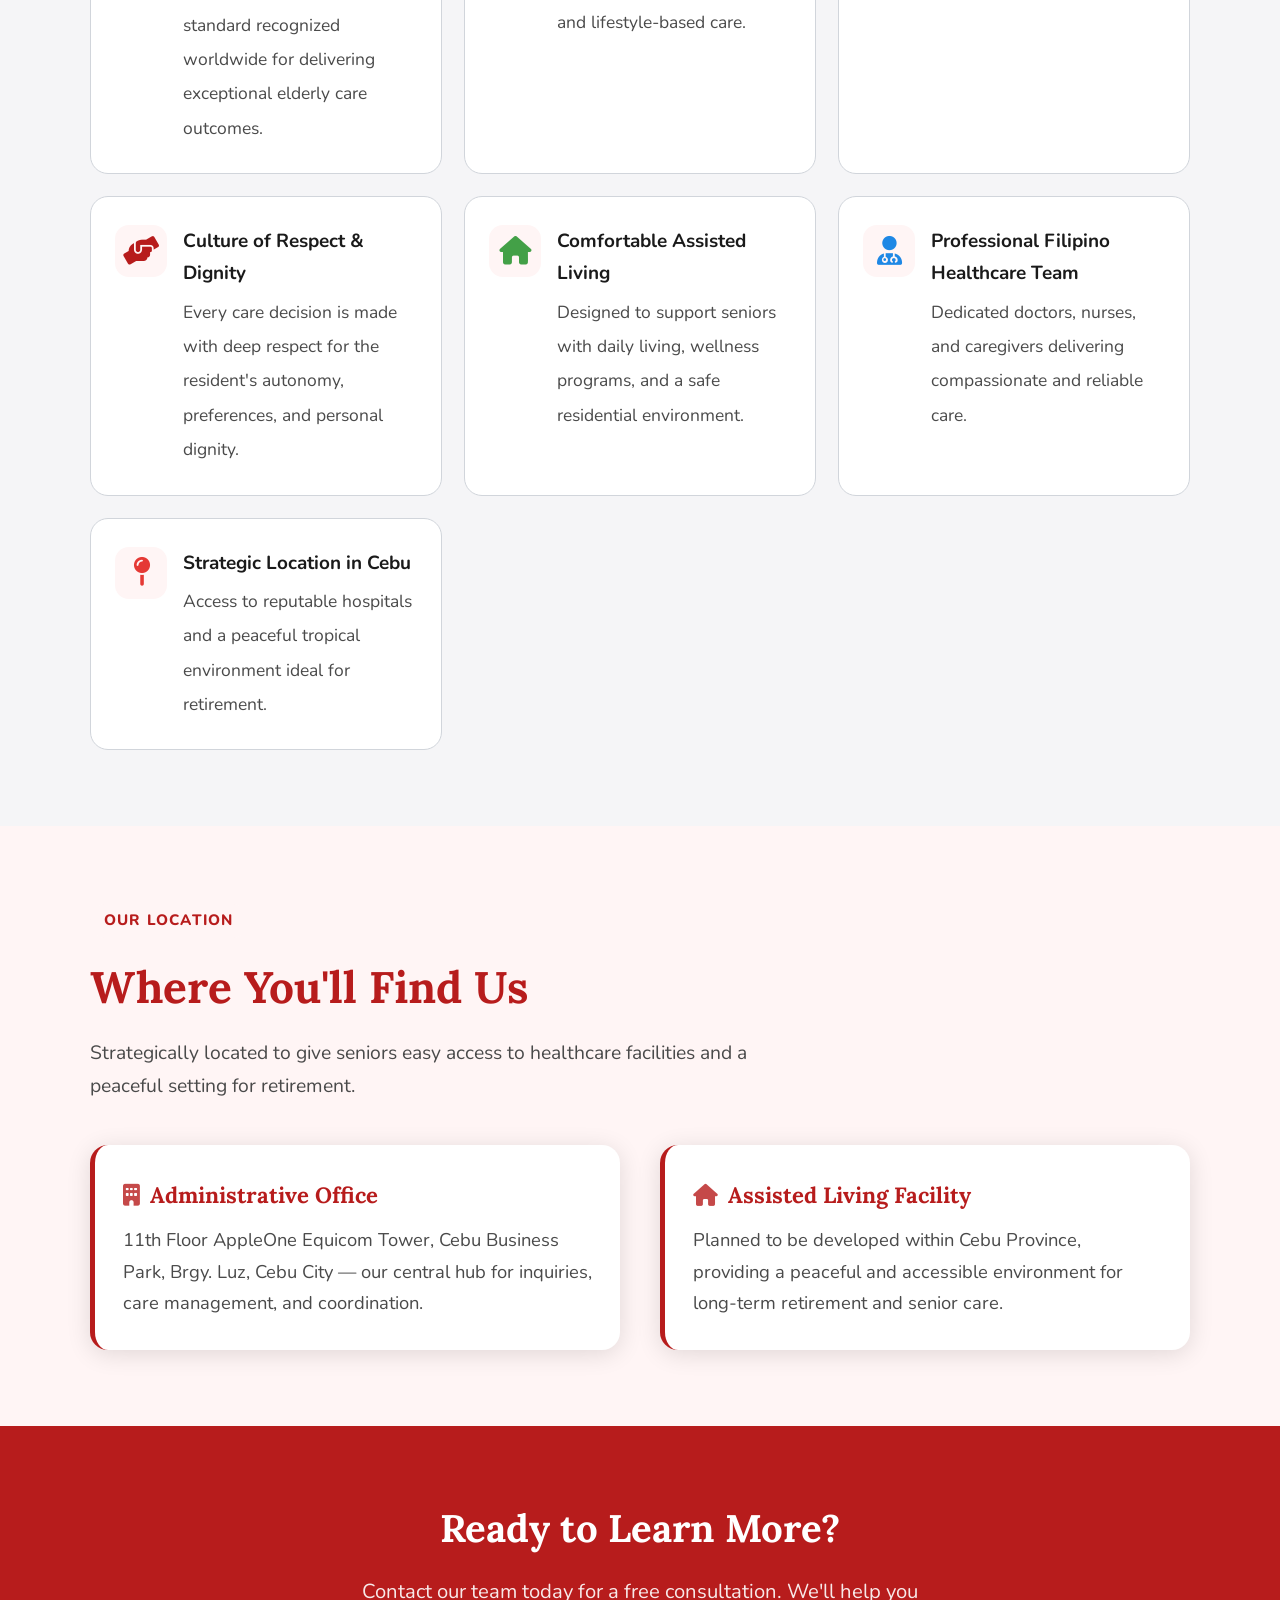
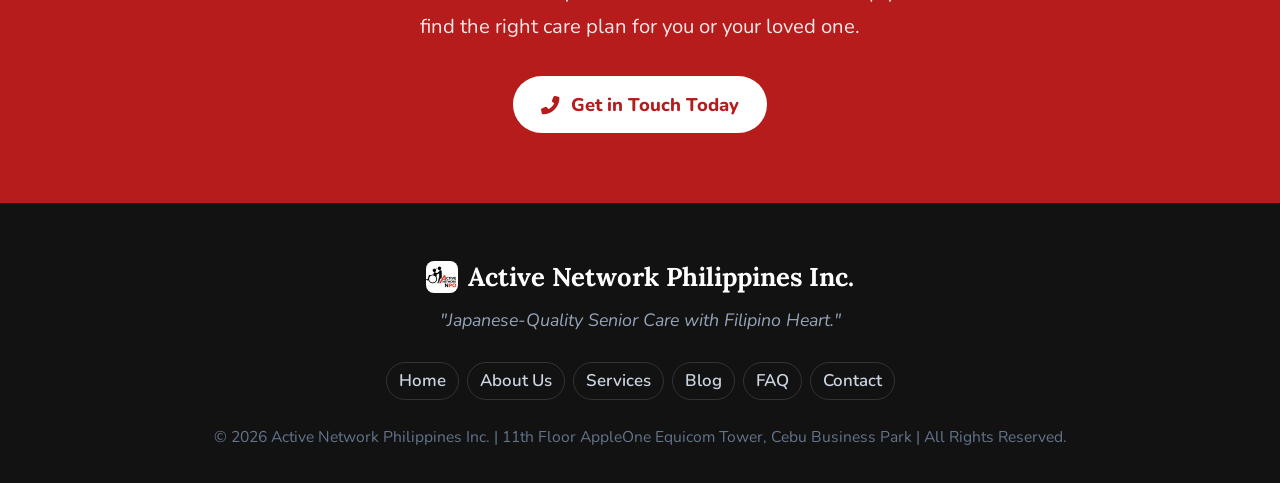
==== commit 2122fc30: "Integrate Google Translate into index.html Added Google Translate integration to the homepage." ====
--- a/index.html
+++ b/index.html
@@ -7,7 +7,11 @@
 <link rel="stylesheet" href="CSS/style.css">
 <link rel="stylesheet" href="CSS/home.css">
 <link rel="stylesheet" href="https://cdnjs.cloudflare.com/ajax/libs/font-awesome/6.0.0/css/all.min.css">
-</head>
+
+<script type="text/javascript" 
+ src="//translate.google.com/translate_a/element.js?cb=googleTranslateElementInit"> 
+ </script> 
+ </head>
 <body>
 
 <nav id="navbar">
@@ -18,6 +22,7 @@
     <li><a href="HTML/services.html">Services</a></li>
     <li><a href="HTML/blog.html">Daily Blog</a></li>
     <li><a href="HTML/faq.html">FAQ</a></li>
+    <li class="nav-translate"><div id="google_translate_element"></div></li>
     <li><a href="HTML/contact.html" class="nav-cta">Contact Us</a></li>
   </ul>
   <button class="hamburger" id="hamburger" aria-label="Menu">
@@ -161,5 +166,18 @@
 
 <script src="JS/nav.js"></script>
 <script src="JS/home.js"></script>
+
+<script type="text/javascript"> 
+function googleTranslateElementInit() { 
+  new google.translate.TranslateElement( 
+    { 
+      pageLanguage: 'en', 
+      autoDisplay: false, 
+      multilanguagePage: true 
+    }, 
+    'google_translate_element' 
+  ); 
+} 
+</script> 
 </body>
 </html>
--- a/CSS/style.css
+++ b/CSS/style.css
@@ -75,6 +75,115 @@
 .hamburger { display: none; flex-direction: column; gap: 5px; cursor: pointer; background: none; border: none; padding: 6px; }
 .hamburger span { display: block; width: 28px; height: 3px; background: var(--white); border-radius: 3px; }
 
+/* ─── GOOGLE TRANSLATE ─── */
+.nav-translate {
+  display: flex;
+  align-items: center;
+  padding: 0 10px;
+}
+
+#google_translate_element { 
+  display: inline-block; 
+  vertical-align: middle; 
+  position: relative;
+} 
+
+/* Style the dropdown button to look professional */
+.goog-te-gadget .goog-te-combo {
+  display: inline-block !important;
+  vertical-align: middle !important;
+  background-color: #1a1a1a !important; 
+  border: 1px solid #8B0000 !important; 
+  border-radius: 20px !important; 
+  color: #e5e7eb !important; 
+  font-size: 14px !important; 
+  padding: 6px 35px 6px 35px !important; /* Space for globe and arrow */
+  cursor: pointer !important; 
+  font-family: 'Nunito', sans-serif !important; 
+  font-weight: 700 !important;
+  outline: none !important;
+  margin: 0 !important;
+  transition: all .2s ease;
+  -webkit-appearance: none;
+  -moz-appearance: none;
+  appearance: none;
+  /* Globe icon 🌐 and Arrow ▼ */
+  background-image: 
+    url("data:image/svg+xml,%3Csvg xmlns='http://www.w3.org/2000/svg' width='16' height='16' fill='%23e5e7eb' viewBox='0 0 16 16'%3E%3Cpath d='M0 8a8 8 0 1 1 16 0A8 8 0 0 1 0 8zm7.5-6.923c-.67.204-1.335.82-1.887 1.855A7.97 7.97 0 0 0 5.145 4H7.5V1.077zM4.09 4a9.267 9.267 0 0 1 .64-1.539 6.7 6.7 0 0 1 .597-.933A7.025 7.025 0 0 0 2.255 4H4.09zm-.582 3.5c.03-.877.138-1.718.312-2.5H1.674a6.958 6.958 0 0 0-.656 2.5h2.49zM4.847 5a12.5 12.5 0 0 0-.338 2.5H7.5V5H4.847zM8.5 5v2.5h2.99a12.495 12.495 0 0 0-.337-2.5H8.5zM4.51 8.5a12.5 12.5 0 0 0 .337 2.5H7.5V8.5H4.51zm3.99 0V11h2.653c.187-.765.306-1.608.338-2.5H8.5zM5.145 12c.138.386.295.744.458 1.068.552 1.035 1.218 1.65 1.887 1.855V12H5.145zm.13 2.44a6.7 6.7 0 0 1-.597-.933A9.268 9.268 0 0 1 4.09 12H2.255a7.024 7.024 0 0 0 3.02 2.44zM1.118 8.5c.162 1.275.503 2.423 1.01 3.5H4.09c-.174-.782-.282-1.623-.312-2.5H1.118zm11.373 0c-.03.877-.138 1.718-.312 2.5h2.49a6.959 6.959 0 0 0 .656-2.5h-2.834zm1.01-3.5a6.959 6.959 0 0 0-1.01-3.5h-1.835c.174.782.282 1.623.312 2.5h2.533zM10.855 4a7.97 7.97 0 0 0-.468-1.068C9.835 1.897 9.17 1.282 8.5 1.077V4h2.355zm1.055 0c-.138-.386-.295-.744-.458-1.068-.552-1.035-1.218-1.65-1.887-1.855V4h2.345zm.13-2.44a6.7 6.7 0 0 1 .597.933A9.268 9.268 0 0 1 11.91 4h1.835a7.024 7.024 0 0 0-3.02-2.44zM14.882 8.5c-.162 1.275-.503 2.423-1.01 3.5h-1.835c.174-.782.282-1.623.312-2.5h2.533zm-4.027 3.5c-.138.386-.295.744-.458 1.068-.552 1.035-1.218 1.65-1.887 1.855V12h2.345zm.13 2.44a6.7 6.7 0 0 1 .597-.933A9.268 9.268 0 0 1 11.91 12h1.835a7.024 7.024 0 0 0-3.02 2.44zM8.5 14.923c.67-.204 1.335-.82 1.887-1.855.163-.324.32-.682.458-1.068H8.5v2.923z'/%3E%3C/svg%3E"),
+    url("data:image/svg+xml,%3Csvg xmlns='http://www.w3.org/2000/svg' width='12' height='12' fill='%23e5e7eb' viewBox='0 0 16 16'%3E%3Cpath d='M7.247 11.14 2.451 5.658C1.885 5.013 2.345 4 3.204 4h9.592a1 1 0 0 1 .753 1.659l-4.796 5.48a1 1 0 0 1-1.506 0z'/%3E%3C/svg%3E") !important;
+  background-repeat: no-repeat !important;
+  background-position: left 12px center, right 12px center !important;
+  background-size: 16px 16px, 12px 12px !important;
+} 
+
+.goog-te-gadget .goog-te-combo:hover { 
+  background-color: #8B0000 !important; 
+  color: white !important;
+  background-image: 
+    url("data:image/svg+xml,%3Csvg xmlns='http://www.w3.org/2000/svg' width='16' height='16' fill='%23ffffff' viewBox='0 0 16 16'%3E%3Cpath d='M0 8a8 8 0 1 1 16 0A8 8 0 0 1 0 8zm7.5-6.923c-.67.204-1.335.82-1.887 1.855A7.97 7.97 0 0 0 5.145 4H7.5V1.077zM4.09 4a9.267 9.267 0 0 1 .64-1.539 6.7 6.7 0 0 1 .597-.933A7.025 7.025 0 0 0 2.255 4H4.09zm-.582 3.5c.03-.877.138-1.718.312-2.5H1.674a6.958 6.958 0 0 0-.656 2.5h2.49zM4.847 5a12.5 12.5 0 0 0-.338 2.5H7.5V5H4.847zM8.5 5v2.5h2.99a12.495 12.495 0 0 0-.337-2.5H8.5zM4.51 8.5a12.5 12.5 0 0 0 .337 2.5H7.5V8.5H4.51zm3.99 0V11h2.653c.187-.765.306-1.608.338-2.5H8.5zM5.145 12c.138.386.295.744.458 1.068.552 1.035 1.218 1.65 1.887 1.855V12H5.145zm.13 2.44a6.7 6.7 0 0 1-.597-.933A9.268 9.268 0 0 1 4.09 12H2.255a7.024 7.024 0 0 0 3.02 2.44zM1.118 8.5c.162 1.275.503 2.423 1.01 3.5H4.09c-.174-.782-.282-1.623-.312-2.5H1.118zm11.373 0c-.03.877-.138 1.718-.312 2.5h2.49a6.959 6.959 0 0 0 .656-2.5h-2.834zm1.01-3.5a6.959 6.959 0 0 0-1.01-3.5h-1.835c.174.782.282-1.623.312 2.5h2.533zM10.855 4a7.97 7.97 0 0 0-.468-1.068C9.835 1.897 9.17 1.282 8.5 1.077V4h2.355zm1.055 0c-.138-.386-.295-.744-.458-1.068-.552-1.035-1.218-1.65-1.887-1.855V4h2.345zm.13-2.44a6.7 6.7 0 0 1 .597.933A9.268 9.268 0 0 1 11.91 4h1.835a7.024 7.024 0 0 0-3.02-2.44zM14.882 8.5c-.162 1.275-.503 2.423-1.01 3.5h-1.835c.174-.782.282-1.623.312-2.5h2.533zm-4.027 3.5c-.138.386-.295.744-.458 1.068-.552 1.035-1.218 1.65-1.887 1.855V12h2.345zm.13 2.44a6.7 6.7 0 0 1 .597-.933A9.268 9.268 0 0 1 11.91 12h1.835a7.024 7.024 0 0 0-3.02-2.44zM8.5 14.923c.67-.204 1.335-.82 1.887-1.855.163-.324.32-.682.458-1.068H8.5v2.923z'/%3E%3C/svg%3E"),
+    url("data:image/svg+xml,%3Csvg xmlns='http://www.w3.org/2000/svg' width='12' height='12' fill='%23ffffff' viewBox='0 0 16 16'%3E%3Cpath d='M7.247 11.14 2.451 5.658C1.885 5.013 2.345 4 3.204 4h9.592a1 1 0 0 1 .753 1.659l-4.796 5.48a1 1 0 0 1-1.506 0z'/%3E%3C/svg%3E") !important;
+} 
+
+/* Dropdown options styling */
+.goog-te-combo option {
+  background-color: #1a1a1a !important;
+  color: #e5e7eb !important;
+}
+
+/* Hide branding elements */
+.goog-logo-link, 
+.goog-te-gadget span,
+.goog-te-banner-frame,
+.goog-te-gadget-icon,
+#goog-gt-tt,
+.skiptranslate,
+.goog-te-spinner-pos { 
+  display: none !important; 
+} 
+
+.goog-te-gadget {
+  font-size: 0 !important;
+  color: transparent !important;
+}
+
+#google_translate_element .skiptranslate {
+  display: inline-block !important;
+}
+
+body { 
+  top: 0 !important; 
+} 
+
+iframe.goog-te-banner-frame { display: none !important; }
+.goog-te-banner-frame.skiptranslate { display: none !important; }
+body { top: 0px !important; } 
+
+/* Responsive */
+@media (max-width: 860px) {
+  .nav-translate {
+    padding: 10px 0;
+    width: 100%;
+    justify-content: flex-start;
+  }
+  .goog-te-gadget .goog-te-combo {
+    width: 100%;
+    max-width: 200px;
+  }
+} 
+
+/* Responsive styling */
+@media (max-width: 860px) {
+  .nav-translate {
+    padding: 10px 0;
+    width: 100%;
+    justify-content: flex-start;
+  }
+  .goog-te-gadget .goog-te-combo {
+    width: 100%;
+    max-width: 200px;
+  }
+}
+
 /* ─── PAGE BANNER ─── */
 .page-banner {
   background: var(--white);
